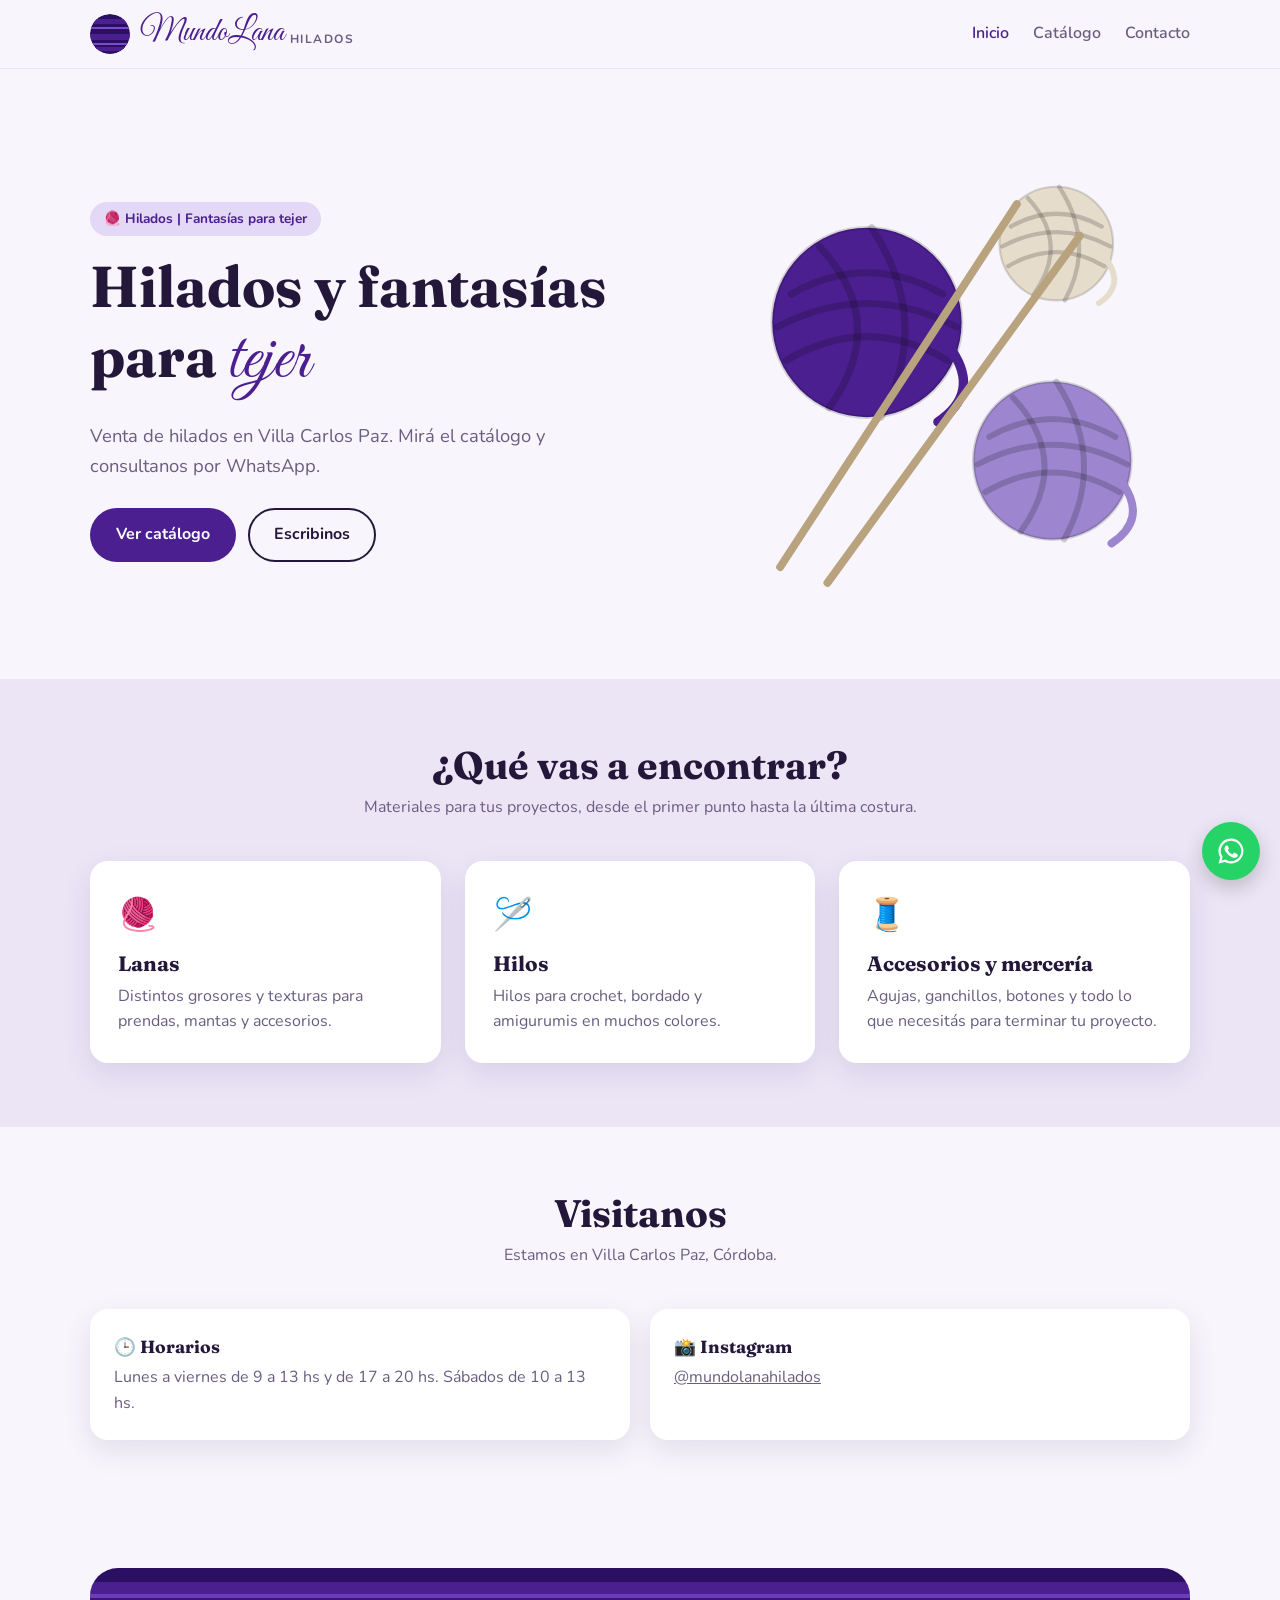
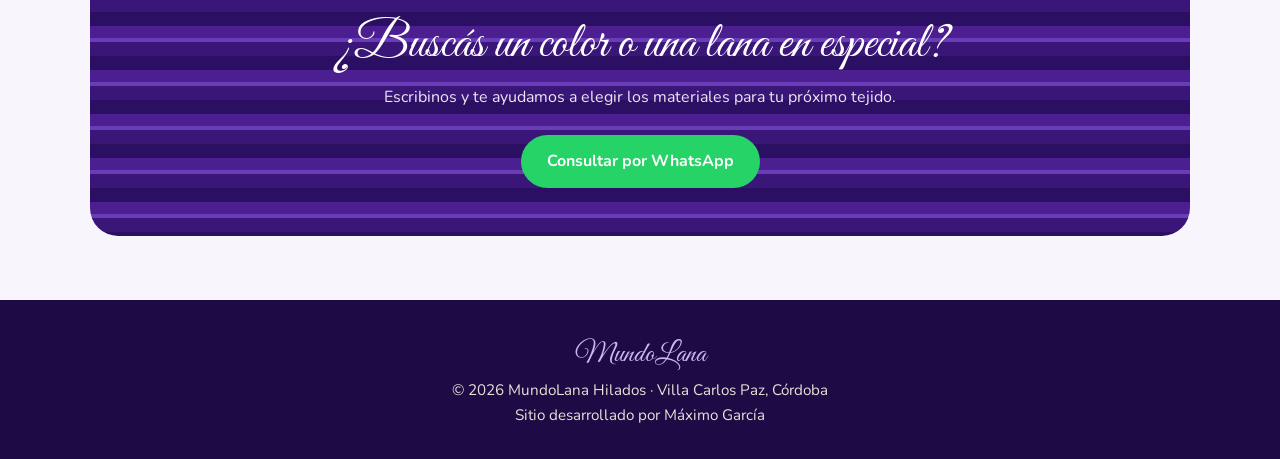
==== index.html @ f8060773 "Sitio web de MundoLana Hilados: inicio y catálogo Co-Authored-By: Claude Opus 5.5 <noreply@anthropic" ====
<!DOCTYPE html>
<html lang="es">
<head>
  <meta charset="UTF-8">
  <meta name="viewport" content="width=device-width, initial-scale=1.0">
  <title>MundoLana Hilados | Hilados y fantasías para tejer</title>
  <meta name="description" content="MundoLana Hilados: venta de hilados y fantasías para tejer en Villa Carlos Paz, Córdoba.">
  <link rel="preconnect" href="https://fonts.googleapis.com">
  <link rel="preconnect" href="https://fonts.gstatic.com" crossorigin>
  <link href="https://fonts.googleapis.com/css2?family=Fraunces:ital,wght@0,600;0,700;1,600&family=Great+Vibes&family=Nunito:wght@400;600;700&display=swap" rel="stylesheet">
  <link rel="stylesheet" href="css/styles.css">
</head>
<body>

  <header class="header">
    <div class="contenedor">
      <a href="index.html" class="logo">
        <svg class="logo-ovillo" viewBox="0 0 40 40" aria-hidden="true"><defs><clipPath id="c"><circle cx="20" cy="20" r="20"/></clipPath></defs><g clip-path="url(#c)"><rect width="40" height="40" fill="#2b0f63"/><rect y="5" width="40" height="5" fill="#4b1f8f"/><rect y="13" width="40" height="2" fill="#7a4cc8"/><rect y="20" width="40" height="6" fill="#4b1f8f"/><rect y="29" width="40" height="2" fill="#7a4cc8"/><rect y="33" width="40" height="4" fill="#4b1f8f"/></g></svg>
        MundoLana <small>Hilados</small>
      </a>
      <button class="menu-btn" aria-label="Abrir menú" aria-expanded="false">☰</button>
      <nav class="nav">
        <a href="index.html" class="activo">Inicio</a>
        <a href="catalogo.html">Catálogo</a>
        <a href="#contacto">Contacto</a>
      </nav>
    </div>
  </header>

  <main>
    <section class="hero">
      <div class="contenedor">
        <div>
          <span class="etiqueta">🧶 Hilados | Fantasías para tejer</span>
          <h1>Hilados y fantasías para <span>tejer</span></h1>
          <p>Venta de hilados en Villa Carlos Paz. Mirá el catálogo y consultanos por WhatsApp.</p>
          <div class="hero-botones">
            <a href="catalogo.html" class="btn btn-principal">Ver catálogo</a>
            <a data-wsp class="btn btn-secundario">Escribinos</a>
          </div>
        </div>
        <div class="hero-arte" id="hero-arte"></div>
      </div>
    </section>

    <section class="seccion seccion-alt">
      <div class="contenedor">
        <div class="titulo-seccion">
          <h2>¿Qué vas a encontrar?</h2>
          <p>Materiales para tus proyectos, desde el primer punto hasta la última costura.</p>
        </div>
        <div class="grilla-3">
          <div class="tarjeta">
            <div class="icono">🧶</div>
            <h3>Lanas</h3>
            <p>Distintos grosores y texturas para prendas, mantas y accesorios.</p>
          </div>
          <div class="tarjeta">
            <div class="icono">🪡</div>
            <h3>Hilos</h3>
            <p>Hilos para crochet, bordado y amigurumis en muchos colores.</p>
          </div>
          <div class="tarjeta">
            <div class="icono">🧵</div>
            <h3>Accesorios y mercería</h3>
            <p>Agujas, ganchillos, botones y todo lo que necesitás para terminar tu proyecto.</p>
          </div>
        </div>
      </div>
    </section>

    <section class="seccion" id="contacto">
      <div class="contenedor">
        <div class="titulo-seccion">
          <h2>Visitanos</h2>
          <p>Estamos en <span data-tienda="ciudad"></span>.</p>
        </div>
        <div class="info">
          <div class="info-item" data-opcional>
            <strong>📍 Dirección</strong>
            <span data-tienda="direccion"></span>
          </div>
          <div class="info-item" data-opcional>
            <strong>🕒 Horarios</strong>
            <span data-tienda="horarios"></span>
          </div>
          <div class="info-item" data-opcional>
            <strong>🗺️ Cómo llegar</strong>
            <a id="link-mapa" target="_blank" rel="noopener">Ver en Google Maps</a>
          </div>
          <div class="info-item" data-opcional>
            <strong>📸 Instagram</strong>
            <a id="link-instagram" target="_blank" rel="noopener"></a>
          </div>
        </div>
      </div>
    </section>

    <section class="seccion">
      <div class="contenedor">
        <div class="cta rayas">
          <h2>¿Buscás un color o una lana en especial?</h2>
          <p>Escribinos y te ayudamos a elegir los materiales para tu próximo tejido.</p>
          <a data-wsp class="btn btn-wsp">Consultar por WhatsApp</a>
        </div>
      </div>
    </section>
  </main>

  <footer class="footer">
    <div class="contenedor">
      <p class="firma">MundoLana</p>
      <p>© <span id="anio"></span> MundoLana Hilados · Villa Carlos Paz, Córdoba</p>
      <p>Sitio desarrollado por Máximo García</p>
    </div>
  </footer>

  <a data-wsp class="wsp-flotante" aria-label="Escribir por WhatsApp">
    <svg viewBox="0 0 24 24"><path d="M12 2a10 10 0 0 0-8.6 15.1L2 22l5-1.3A10 10 0 1 0 12 2zm0 18.2a8.2 8.2 0 0 1-4.2-1.2l-.3-.2-3 .8.8-2.9-.2-.3A8.2 8.2 0 1 1 12 20.2zm4.5-6.1c-.2-.1-1.5-.7-1.7-.8-.2-.1-.4-.1-.6.1l-.8 1c-.1.2-.3.2-.5.1a6.7 6.7 0 0 1-3.3-2.9c-.3-.4.2-.4.7-1.4.1-.2 0-.3 0-.4l-.8-1.8c-.2-.5-.4-.4-.6-.4h-.5a1 1 0 0 0-.7.3 3 3 0 0 0-.9 2.2 5.2 5.2 0 0 0 1.1 2.7 11.8 11.8 0 0 0 4.5 4c1.7.7 2.3.8 3.2.6.5-.1 1.5-.6 1.7-1.2.2-.6.2-1.1.2-1.2-.1-.1-.3-.2-.5-.3z"/></svg>
  </a>

  <script src="js/config.js"></script>
  <script src="js/main.js"></script>
</body>
</html>
---- css/styles.css ----
:root {
  --crema: #f8f5fc;
  --crema-2: #ece5f6;
  --terracota: #4b1f8f;
  --terracota-osc: #33126b;
  --verde: #5a2fa0;
  --texto: #24183a;
  --texto-suave: #6a5d80;
  --blanco: #ffffff;
  --radio: 18px;
  --sombra: 0 10px 30px rgba(43, 18, 90, 0.10);
  --max: 1100px;
}

* { box-sizing: border-box; margin: 0; padding: 0; }

html { scroll-behavior: smooth; }

body {
  font-family: "Nunito", system-ui, sans-serif;
  background: var(--crema);
  color: var(--texto);
  line-height: 1.6;
}

h1, h2, h3 { font-family: "Fraunces", Georgia, serif; line-height: 1.15; }

a { color: inherit; text-decoration: none; }

.contenedor { width: min(var(--max), 100% - 32px); margin-inline: auto; }

/* ---------- Encabezado ---------- */
.header {
  position: sticky; top: 0; z-index: 10;
  background: rgba(248, 245, 252, 0.92);
  backdrop-filter: blur(8px);
  border-bottom: 1px solid var(--crema-2);
}
.header .contenedor { display: flex; align-items: center; justify-content: space-between; height: 68px; }
.logo { display: flex; align-items: center; gap: 10px; font-family: "Great Vibes", cursive; font-size: 2rem; color: var(--terracota); }
.logo small { font-family: "Nunito", sans-serif; font-size: .75rem; font-weight: 700; letter-spacing: .12em; text-transform: uppercase; color: var(--texto-suave); margin-left: -4px; align-self: flex-end; margin-bottom: 10px; }
.logo-ovillo { width: 40px; height: 40px; border-radius: 50%; }
.nav { display: flex; gap: 24px; }
.nav a { font-weight: 600; color: var(--texto-suave); transition: color .2s; }
.nav a:hover, .nav a.activo { color: var(--terracota); }

.menu-btn { display: none; background: none; border: 0; font-size: 1.6rem; cursor: pointer; color: var(--texto); }

/* ---------- Botones ---------- */
.btn {
  display: inline-flex; align-items: center; gap: 8px;
  padding: 12px 24px; border-radius: 999px; border: 2px solid transparent;
  font-weight: 700; font-size: 1rem; cursor: pointer; transition: transform .15s, background .2s;
}
.btn:hover { transform: translateY(-2px); }
.btn-principal { background: var(--terracota); color: var(--blanco); }
.btn-principal:hover { background: var(--terracota-osc); }
.btn-secundario { border-color: var(--texto); color: var(--texto); background: transparent; }
.btn-wsp { background: #25d366; color: #fff; }

/* ---------- Hero ---------- */
.hero { padding: 72px 0 56px; }
.hero .contenedor { display: grid; grid-template-columns: 1.1fr .9fr; gap: 48px; align-items: center; }
.etiqueta { display: inline-block; background: var(--crema-2); color: var(--terracota); font-weight: 700; padding: 6px 14px; border-radius: 999px; font-size: .85rem; margin-bottom: 18px; }
.hero h1 { font-size: clamp(2.3rem, 5vw, 3.6rem); margin-bottom: 18px; }
.hero h1 span { color: var(--terracota); font-style: italic; }
.hero p { font-size: 1.15rem; color: var(--texto-suave); margin-bottom: 28px; max-width: 520px; }
.hero-botones { display: flex; flex-wrap: wrap; gap: 12px; }
.hero-arte { position: relative; aspect-ratio: 1; }
.hero-arte svg { width: 100%; height: 100%; }

/* ---------- Secciones ---------- */
.seccion { padding: 64px 0; }
.seccion-alt { background: var(--crema-2); }
.titulo-seccion { text-align: center; margin-bottom: 40px; }
.titulo-seccion h2 { font-size: clamp(1.8rem, 3.5vw, 2.4rem); margin-bottom: 8px; }
.titulo-seccion p { color: var(--texto-suave); }

.grilla-3 { display: grid; grid-template-columns: repeat(3, 1fr); gap: 24px; }
.tarjeta { background: var(--blanco); border-radius: var(--radio); padding: 28px; box-shadow: var(--sombra); }
.tarjeta .icono { font-size: 2rem; margin-bottom: 12px; }
.tarjeta h3 { font-size: 1.3rem; margin-bottom: 8px; }
.tarjeta p { color: var(--texto-suave); }

/* ---------- Info de la tienda ---------- */
.info { display: grid; grid-template-columns: repeat(auto-fit, minmax(220px, 1fr)); gap: 20px; }
.info-item { background: var(--blanco); border-radius: var(--radio); padding: 24px; box-shadow: var(--sombra); }
.info-item strong { display: block; font-family: "Fraunces", serif; font-size: 1.1rem; margin-bottom: 4px; }
.info-item span, .info-item a { color: var(--texto-suave); }
.info-item a { text-decoration: underline; }

.cta { text-align: center; background: var(--verde); color: var(--blanco); border-radius: 28px; padding: 48px 24px; }
.cta h2 { font-size: clamp(1.7rem, 3.5vw, 2.3rem); margin-bottom: 10px; }
.cta p { opacity: .9; margin-bottom: 24px; }

/* ---------- Catálogo ---------- */
.cabecera-pagina { padding: 56px 0 24px; text-align: center; }
.cabecera-pagina h1 { font-size: clamp(2.2rem, 5vw, 3rem); margin-bottom: 8px; }
.cabecera-pagina p { color: var(--texto-suave); }

.filtros { display: flex; flex-wrap: wrap; justify-content: center; gap: 10px; margin: 24px 0 36px; }
.filtro {
  padding: 8px 20px; border-radius: 999px; border: 2px solid var(--crema-2);
  background: var(--blanco); font: inherit; font-weight: 700; color: var(--texto-suave); cursor: pointer;
}
.filtro.activo { background: var(--terracota); border-color: var(--terracota); color: var(--blanco); }

.productos { display: grid; grid-template-columns: repeat(auto-fill, minmax(240px, 1fr)); gap: 24px; padding-bottom: 72px; }
.producto { background: var(--blanco); border-radius: var(--radio); overflow: hidden; box-shadow: var(--sombra); display: flex; flex-direction: column; }
.producto-arte { aspect-ratio: 4 / 3; display: grid; place-items: center; }
.producto-arte svg { width: 55%; height: auto; }
.producto-cuerpo { padding: 20px; display: flex; flex-direction: column; gap: 10px; flex: 1; }
.producto-cat { font-size: .8rem; font-weight: 700; text-transform: uppercase; letter-spacing: .06em; color: var(--verde); }
.producto h3 { font-size: 1.25rem; }
.producto p { color: var(--texto-suave); font-size: .95rem; flex: 1; }
.colores { display: flex; gap: 6px; flex-wrap: wrap; }
.color { width: 22px; height: 22px; border-radius: 50%; border: 2px solid var(--blanco); box-shadow: 0 0 0 1px #ddd; cursor: pointer; }
.color.elegido { box-shadow: 0 0 0 2px var(--terracota); }
.producto .btn { justify-content: center; padding: 10px 18px; font-size: .95rem; }

/* ---------- Pie ---------- */
.footer { background: var(--texto); color: #e9e1d8; padding: 32px 0; text-align: center; font-size: .95rem; }
.footer a { text-decoration: underline; }

/* ---------- Botón flotante WhatsApp ---------- */
.wsp-flotante {
  position: fixed; right: 20px; bottom: 20px; width: 58px; height: 58px; border-radius: 50%;
  background: #25d366; display: grid; place-items: center; box-shadow: 0 8px 20px rgba(0,0,0,.2); z-index: 20;
}
.wsp-flotante svg { width: 30px; height: 30px; fill: #fff; }

.oculto { display: none !important; }

/* ---------- Celulares ---------- */
@media (max-width: 800px) {
  .hero .contenedor { grid-template-columns: 1fr; text-align: center; }
  .hero p { margin-inline: auto; }
  .hero-botones { justify-content: center; }
  .hero-arte { max-width: 300px; margin-inline: auto; }
  .grilla-3 { grid-template-columns: 1fr; }
  .menu-btn { display: block; }
  .nav {
    position: absolute; top: 68px; left: 0; right: 0; flex-direction: column; gap: 0;
    background: var(--crema); border-bottom: 1px solid var(--crema-2); display: none;
  }
  .nav.abierto { display: flex; }
  .nav a { padding: 14px 16px; }
}

/* ---------- Estilo MundoLana (rayas como el perfil de Instagram) ---------- */
.rayas {
  background: repeating-linear-gradient(180deg, #2b0f63 0 14px, #4b1f8f 14px 26px, #6a3cb8 26px 30px, #3a1679 30px 44px);
}
.hero h1 span { font-family: "Great Vibes", cursive; font-style: normal; font-size: 1.25em; font-weight: 400; }
.cta { background: none; position: relative; overflow: hidden; }
.cta::before { content: ""; position: absolute; inset: 0; z-index: -1; }
.cta.rayas { background: repeating-linear-gradient(180deg, #2b0f63 0 14px, #4b1f8f 14px 26px, #6a3cb8 26px 30px, #3a1679 30px 44px); }
.cta h2 { font-family: "Great Vibes", cursive; font-weight: 400; font-size: clamp(2.4rem, 5vw, 3.2rem); }
.footer { background: #1d0b45; }
.footer .firma { font-family: "Great Vibes", cursive; font-size: 1.8rem; color: #cbb8f0; }
.etiqueta { background: #e3d8f5; color: var(--terracota); }
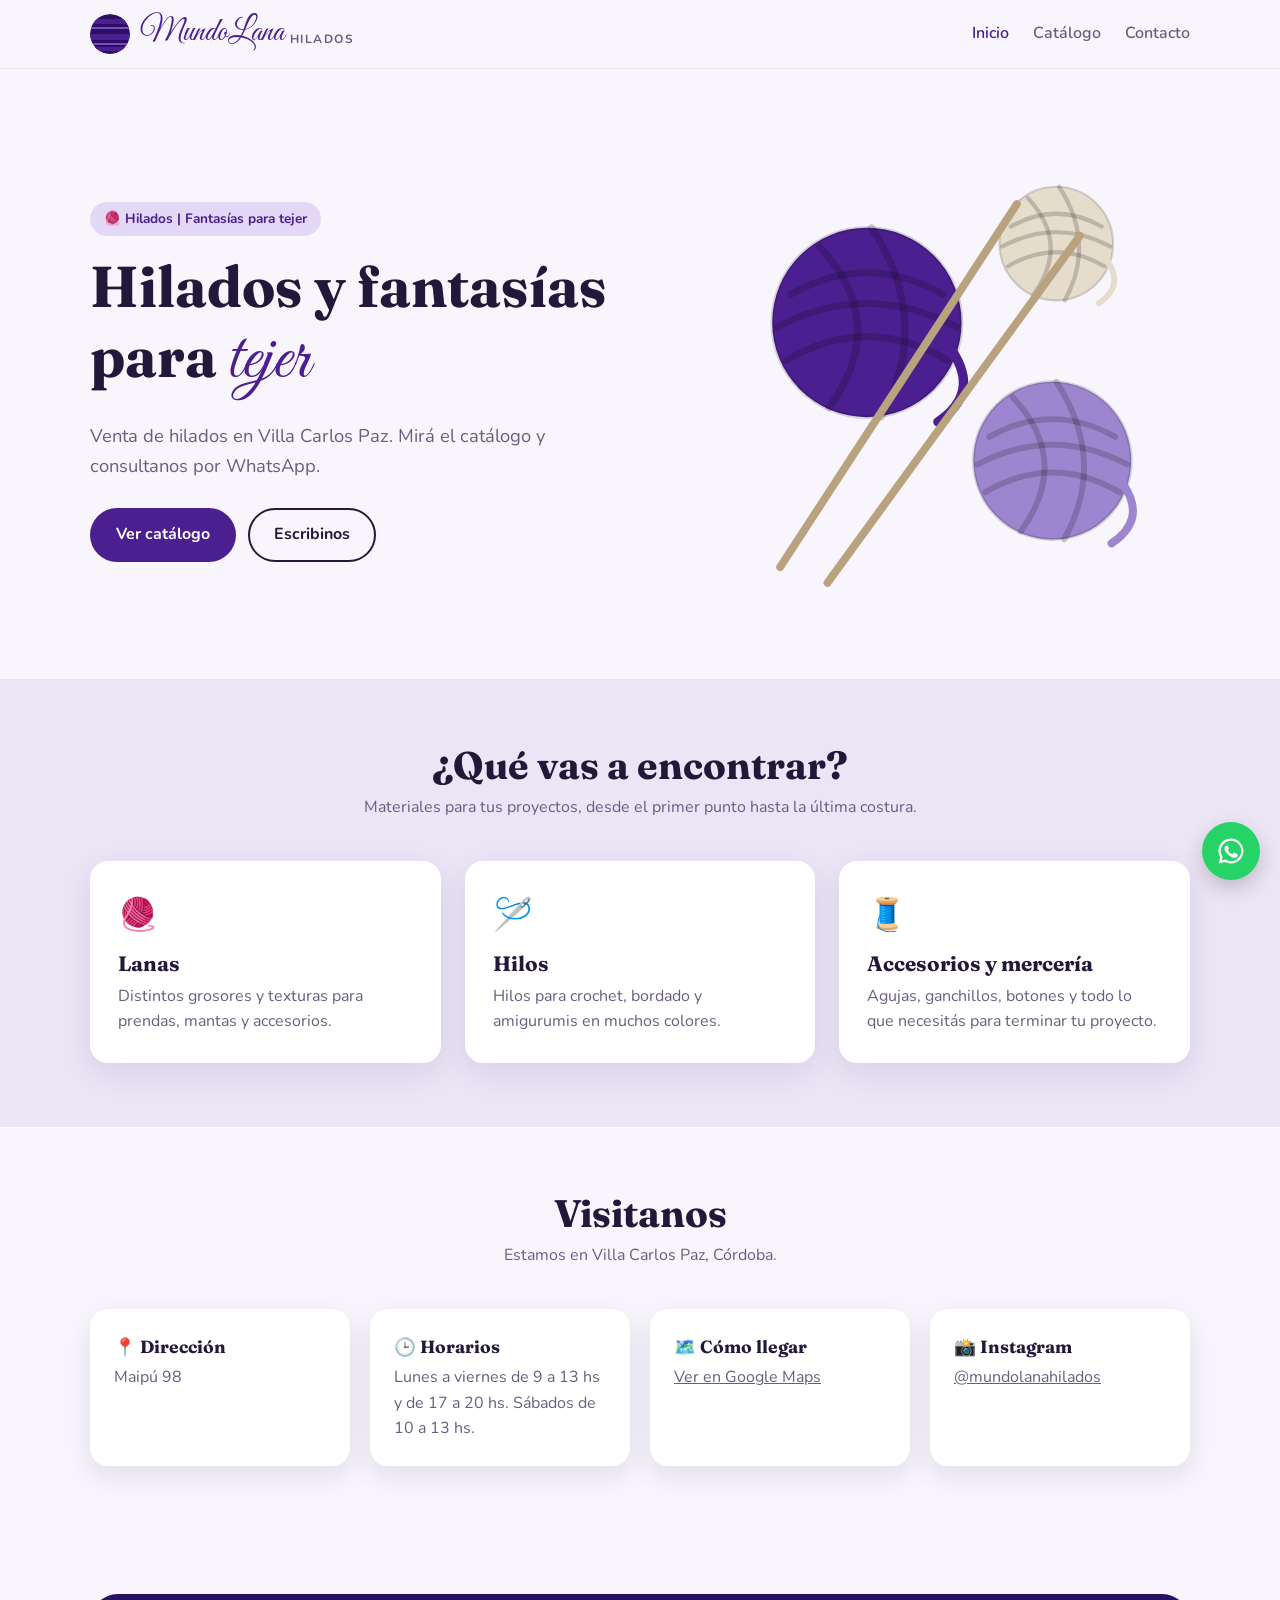
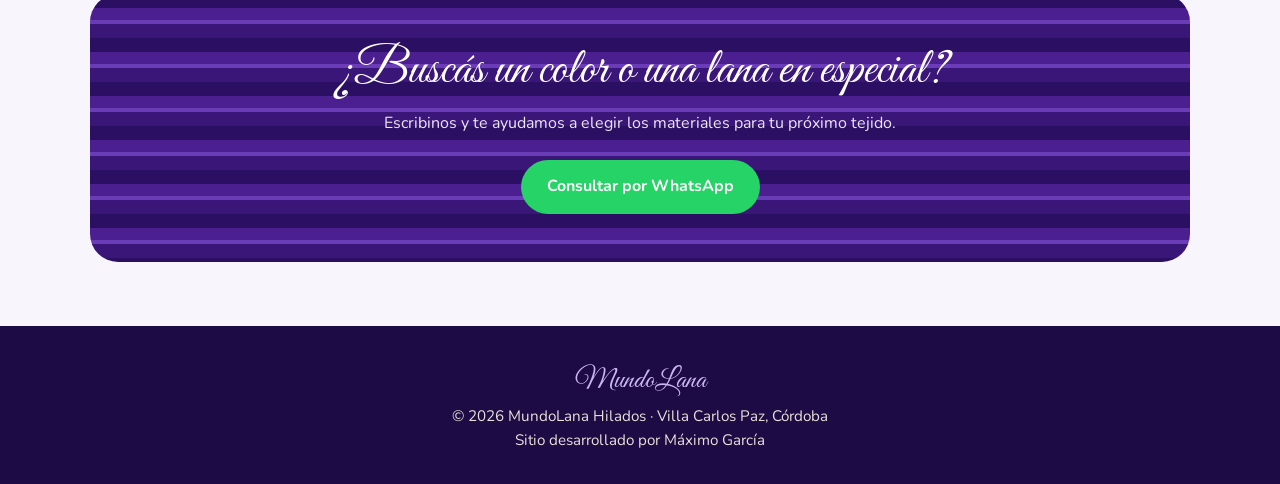
==== commit e6f07e06: "Tarea 1.4: vista previa al compartir, datos para Google y favicon Co-Authored-By: Claude Fable 5.2 <" ====
--- a/index.html
+++ b/index.html
@@ -4,7 +4,29 @@
   <meta charset="UTF-8">
   <meta name="viewport" content="width=device-width, initial-scale=1.0">
   <title>MundoLana Hilados | Hilados y fantasías para tejer</title>
-  <meta name="description" content="MundoLana Hilados: venta de hilados y fantasías para tejer en Villa Carlos Paz, Córdoba.">
+  <meta name="description" content="Lanas, hilos y accesorios para tejer en Villa Carlos Paz, Córdoba. Envíos a todo el país. Mirá el catálogo y consultanos por WhatsApp.">
+  <link rel="canonical" href="https://maximogarcia310-dot.github.io/Mundo-lana/">
+  <link rel="icon" href="img/favicon.svg" type="image/svg+xml">
+  <link rel="apple-touch-icon" href="img/icono-180.png">
+  <meta name="theme-color" content="#4b1f8f">
+
+  <!-- Vista previa al compartir el link (WhatsApp, Instagram, Facebook, X).
+       Estas etiquetas tienen que estar escritas acá porque WhatsApp no lee config.js.
+       COMPLETAR: si la web cambia de dirección, actualizar las direcciones que empiezan con https:// -->
+  <meta property="og:type" content="website">
+  <meta property="og:locale" content="es_AR">
+  <meta property="og:site_name" content="MundoLana Hilados">
+  <meta property="og:title" content="MundoLana Hilados | Hilados y fantasías para tejer">
+  <meta property="og:description" content="Lanas, hilos y accesorios para tejer en Villa Carlos Paz, Córdoba. Envíos a todo el país. Mirá el catálogo y consultanos por WhatsApp.">
+  <meta property="og:url" content="https://maximogarcia310-dot.github.io/Mundo-lana/">
+  <meta property="og:image" content="https://maximogarcia310-dot.github.io/Mundo-lana/img/compartir.jpg">
+  <meta property="og:image:width" content="1200">
+  <meta property="og:image:height" content="630">
+  <meta property="og:image:alt" content="MundoLana Hilados: hilados y fantasías para tejer. Villa Carlos Paz, envíos a todo el país.">
+  <meta name="twitter:card" content="summary_large_image">
+  <meta name="twitter:title" content="MundoLana Hilados | Hilados y fantasías para tejer">
+  <meta name="twitter:description" content="Lanas, hilos y accesorios para tejer en Villa Carlos Paz, Córdoba. Envíos a todo el país. Mirá el catálogo y consultanos por WhatsApp.">
+  <meta name="twitter:image" content="https://maximogarcia310-dot.github.io/Mundo-lana/img/compartir.jpg">
   <link rel="preconnect" href="https://fonts.googleapis.com">
   <link rel="preconnect" href="https://fonts.gstatic.com" crossorigin>
   <link href="https://fonts.googleapis.com/css2?family=Fraunces:ital,wght@0,600;0,700;1,600&family=Great+Vibes&family=Nunito:wght@400;600;700&display=swap" rel="stylesheet">
--- a/css/styles.css
+++ b/css/styles.css
@@ -113,9 +113,21 @@
 .producto-cat { font-size: .8rem; font-weight: 700; text-transform: uppercase; letter-spacing: .06em; color: var(--verde); }
 .producto h3 { font-size: 1.25rem; }
 .producto p { color: var(--texto-suave); font-size: .95rem; flex: 1; }
-.colores { display: flex; gap: 6px; flex-wrap: wrap; }
-.color { width: 22px; height: 22px; border-radius: 50%; border: 2px solid var(--blanco); box-shadow: 0 0 0 1px #ddd; cursor: pointer; }
-.color.elegido { box-shadow: 0 0 0 2px var(--terracota); }
+.producto-arte img { width: 100%; height: auto; aspect-ratio: 4 / 3; object-fit: cover; display: block; }
+.producto .color-nombre { font-size: .9rem; margin-bottom: 6px; }
+.color-nombre strong { color: var(--texto); }
+.colores { display: flex; gap: 8px; flex-wrap: wrap; }
+.color { width: 34px; height: 34px; border-radius: 50%; border: 3px solid var(--blanco); box-shadow: 0 0 0 1px #b9b0c6; cursor: pointer; }
+.color.elegido { box-shadow: 0 0 0 3px var(--terracota); }
+.cantidad { display: flex; align-items: center; justify-content: space-between; gap: 12px; }
+.cantidad-titulo { font-weight: 700; font-size: .95rem; }
+.cantidad-control { display: flex; align-items: center; border: 2px solid var(--crema-2); border-radius: 999px; }
+.cantidad-control button {
+  width: 40px; height: 40px; border: 0; border-radius: 50%; background: none;
+  font: inherit; font-size: 1.3rem; font-weight: 700; line-height: 1; color: var(--terracota); cursor: pointer;
+}
+.cantidad-control button:disabled { color: #c9c0d6; cursor: default; }
+.cantidad-control output { min-width: 2ch; text-align: center; font-weight: 700; }
 .producto .btn { justify-content: center; padding: 10px 18px; font-size: .95rem; }
 
 /* ---------- Pie ---------- */
@@ -130,6 +142,9 @@
 .wsp-flotante svg { width: 30px; height: 30px; fill: #fff; }
 
 .oculto { display: none !important; }
+
+/* Foco visible para quien navega con teclado */
+:focus-visible { outline: 3px solid #b48cf2; outline-offset: 2px; }
 
 /* ---------- Celulares ---------- */
 @media (max-width: 800px) {
